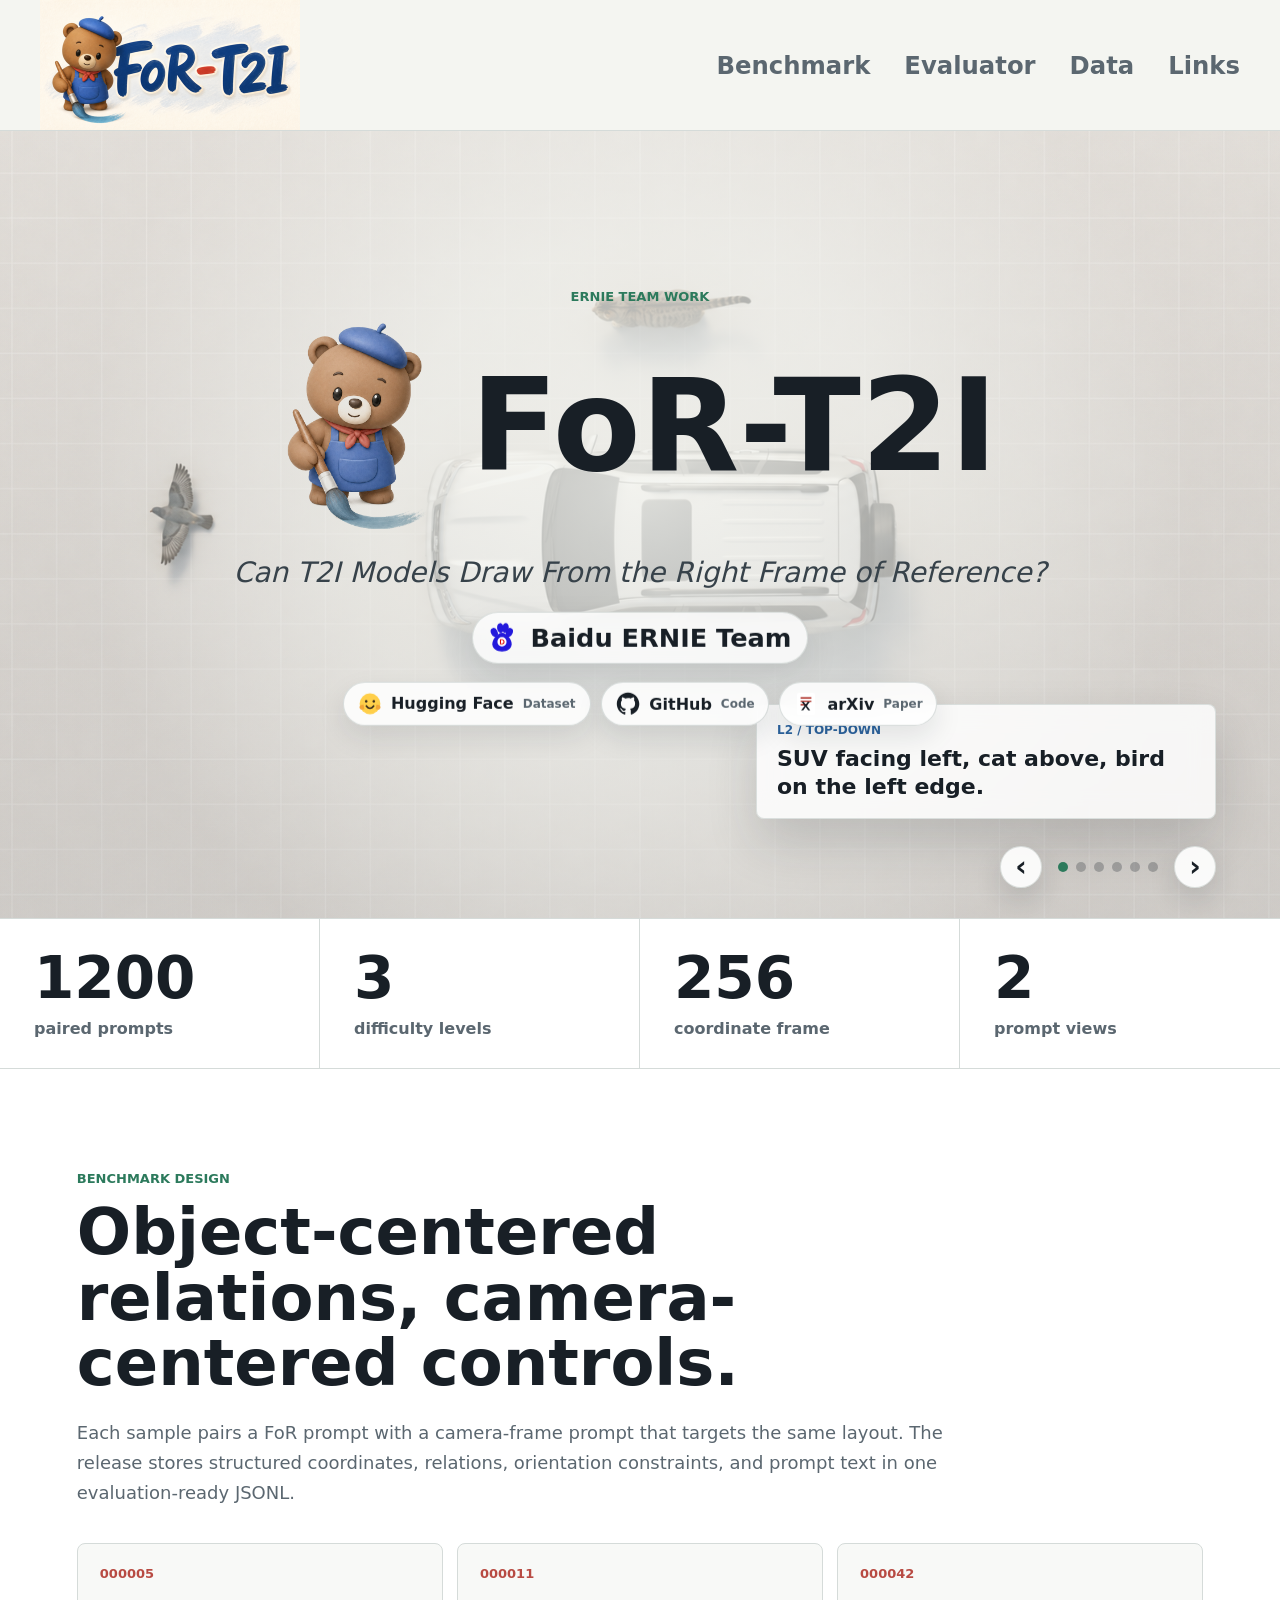
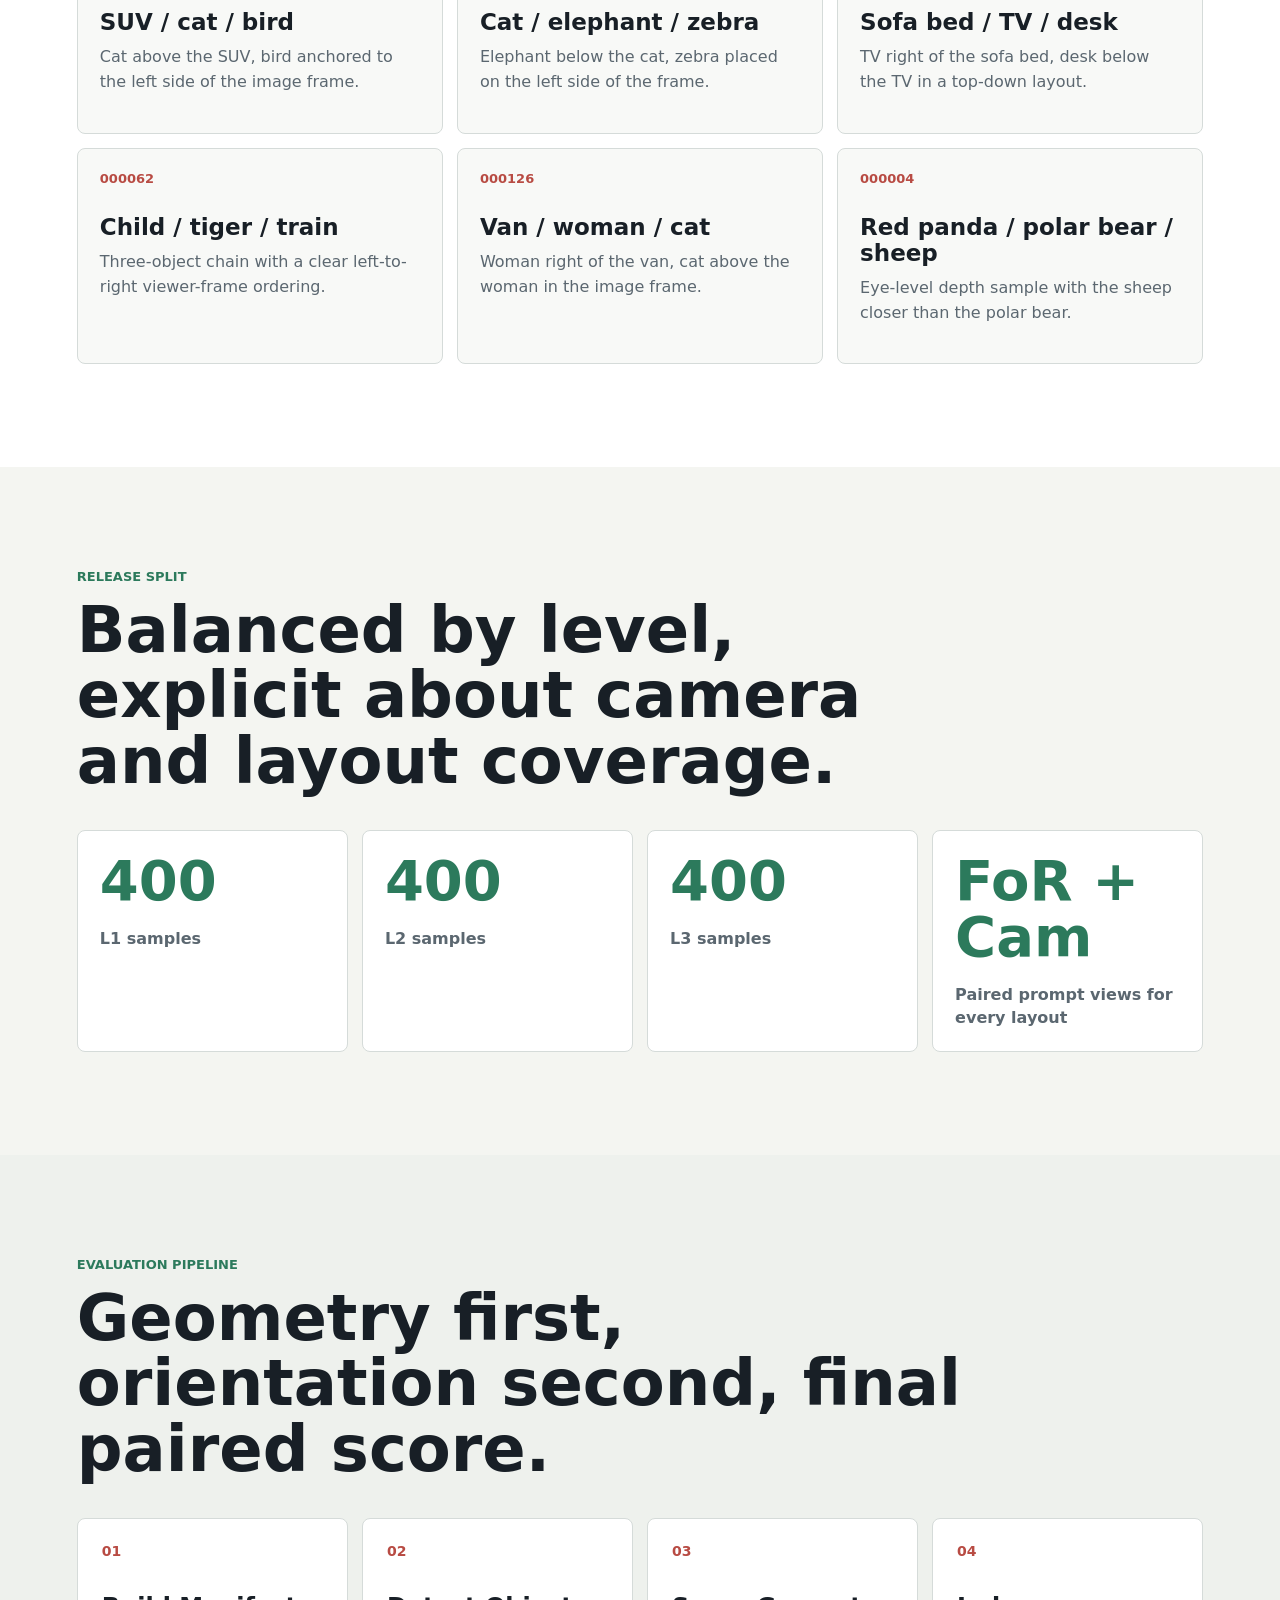
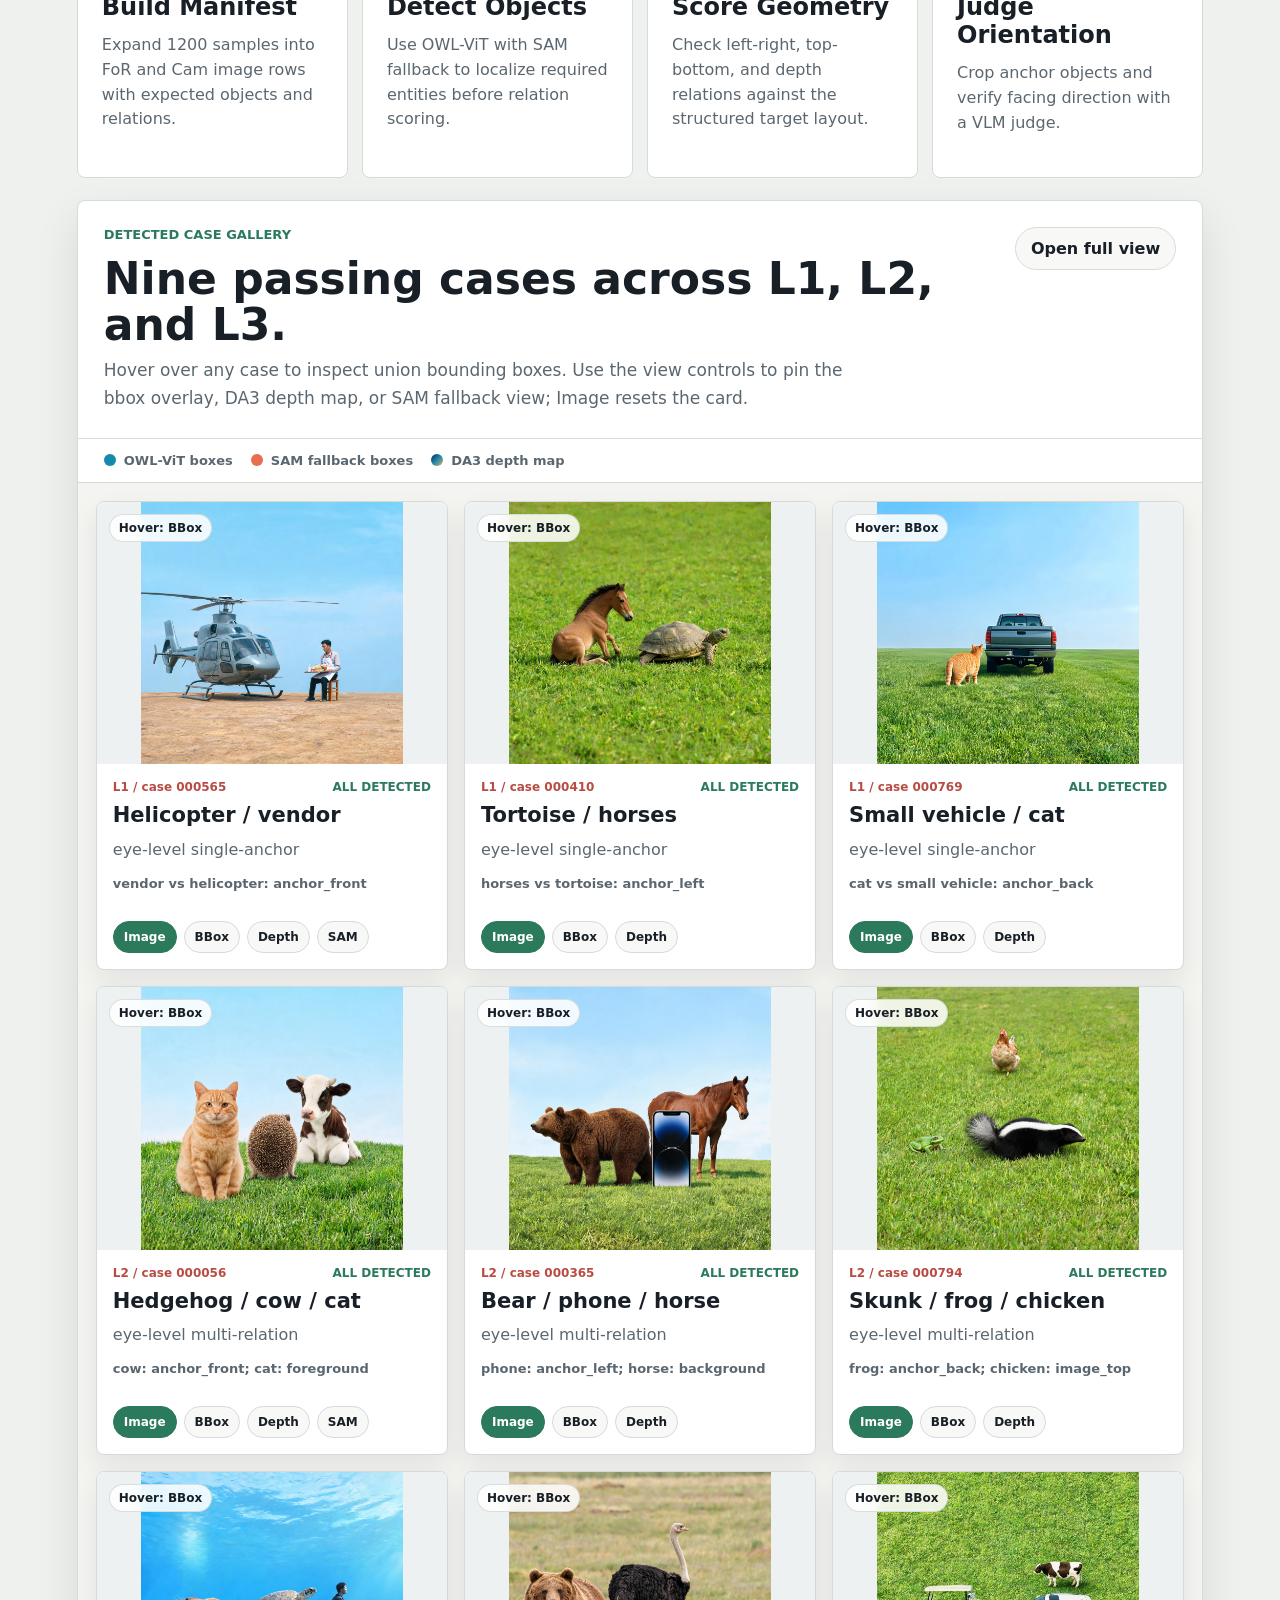
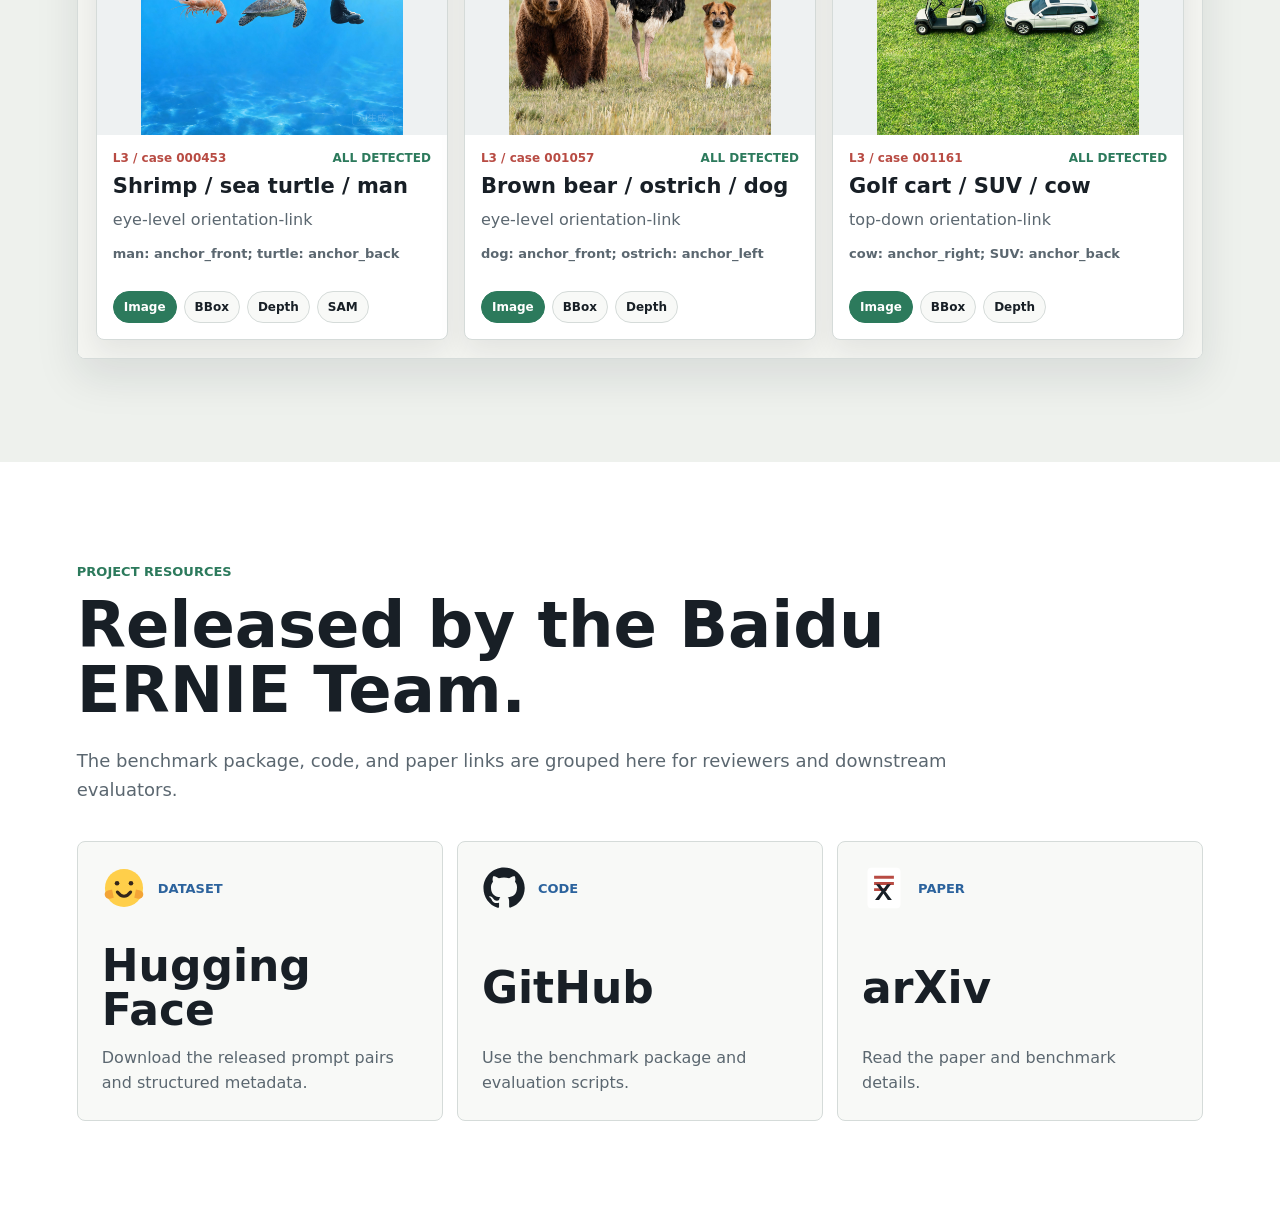
==== index.html @ ccdc4a7a "Deploy FoR-T2I project page" ====
<!doctype html>
<html lang="en">
  <head>
    <meta charset="utf-8">
    <meta name="viewport" content="width=device-width, initial-scale=1">
    <title>FoR-T2I</title>
    <link rel="stylesheet" href="styles.css">
  </head>
  <body>
    <header class="topbar">
      <a class="brand" href="#top" aria-label="FoR-T2I home">
        <img src="assets/for-t2i-title-art-bear-comic.png" alt="FoR-T2I">
      </a>
      <nav aria-label="Project sections">
        <a href="#benchmark">Benchmark</a>
        <a href="#evaluator">Evaluator</a>
        <a href="#data">Data</a>
        <a href="#resources">Links</a>
      </nav>
    </header>

    <main id="top">
      <section class="hero" aria-label="FoR-T2I overview">
        <div class="carousel" aria-label="Generated FoR-T2I prompt examples">
          <div class="slide is-active">
            <img src="assets/carousel/suv-cat-bird.png" alt="Generated top-down FoR-T2I example with SUV, cat, and bird">
            <div class="slide-caption">
              <span>L2 / top-down</span>
              <strong>SUV facing left, cat above, bird on the left edge.</strong>
            </div>
          </div>
          <div class="slide">
            <img src="assets/carousel/cat-elephant-zebra.png" alt="Generated top-down FoR-T2I example with cat, elephant, and zebra">
            <div class="slide-caption">
              <span>L2 / top-down</span>
              <strong>Cat facing image-top, elephant below, zebra on the left.</strong>
            </div>
          </div>
          <div class="slide">
            <img src="assets/carousel/sofa-tv-desk.png" alt="Generated top-down FoR-T2I example with sofa bed, TV, and desk">
            <div class="slide-caption">
              <span>L3 / top-down</span>
              <strong>TV to the right of the sofa bed, desk below the TV.</strong>
            </div>
          </div>
          <div class="slide">
            <img src="assets/carousel/child-tiger-train.png" alt="Generated top-down FoR-T2I example with child, tiger, and train">
            <div class="slide-caption">
              <span>L3 / top-down</span>
              <strong>Child, tiger, and train ordered left to right.</strong>
            </div>
          </div>
          <div class="slide">
            <img src="assets/carousel/van-woman-cat.png" alt="Generated top-down FoR-T2I example with van, woman, and cat">
            <div class="slide-caption">
              <span>L3 / top-down</span>
              <strong>Woman right of van, cat above the woman.</strong>
            </div>
          </div>
          <div class="slide">
            <img src="assets/carousel/red-panda-polar-bear-sheep.png" alt="Generated eye-level FoR-T2I example with red panda, polar bear, and sheep">
            <div class="slide-caption">
              <span>L3 / eye-level</span>
              <strong>Polar bear right of red panda, sheep closer to the viewer.</strong>
            </div>
          </div>
        </div>
        <div class="hero-copy">
          <p class="eyebrow">ERNIE Team work</p>
          <h1>
            <img class="title-icon" src="assets/bear-painter-icon.png" alt="Bear painter icon">
            <span>FoR-T2I</span>
          </h1>
          <p class="hero-subtitle">
            Can T2I Models Draw From the Right Frame of Reference?
          </p>
          <div class="team-badge" aria-label="Project team">
            <img src="assets/icons/baidu-paw.svg" alt="Baidu icon">
            <span>Baidu ERNIE Team</span>
          </div>
          <div class="hero-links" aria-label="Project resource links">
            <a class="resource-pill" href="https://huggingface.co/datasets/ernie-research/FoR-T2I">
              <img class="resource-icon" src="assets/icons/huggingface.svg" alt="">
              <span>Hugging Face</span>
              <small>Dataset</small>
            </a>
            <a class="resource-pill" href="https://github.com/ernie-research/FoR-T2I">
              <img class="resource-icon" src="assets/icons/github.svg" alt="">
              <span>GitHub</span>
              <small>Code</small>
            </a>
            <a class="resource-pill" href="https://arxiv.org/abs/2608.03357">
              <img class="resource-icon" src="assets/icons/arxiv.svg" alt="">
              <span>arXiv</span>
              <small>Paper</small>
            </a>
          </div>
        </div>
        <div class="carousel-controls" aria-label="Carousel controls">
          <button type="button" class="carousel-prev" aria-label="Previous example">&#8249;</button>
          <div class="carousel-dots" aria-label="Choose example"></div>
          <button type="button" class="carousel-next" aria-label="Next example">&#8250;</button>
        </div>
      </section>

      <section class="metrics" aria-label="Benchmark metrics">
        <div>
          <strong>1200</strong>
          <span>paired prompts</span>
        </div>
        <div>
          <strong>3</strong>
          <span>difficulty levels</span>
        </div>
        <div>
          <strong>256</strong>
          <span>coordinate frame</span>
        </div>
        <div>
          <strong>2</strong>
          <span>prompt views</span>
        </div>
      </section>

      <section id="benchmark" class="section prompt-section">
        <div class="section-head">
          <p class="eyebrow">Benchmark design</p>
          <h2>Object-centered relations, camera-centered controls.</h2>
          <p>
            Each sample pairs a FoR prompt with a camera-frame prompt that targets the same layout. The release stores structured coordinates, relations, orientation constraints, and prompt text in one evaluation-ready JSONL.
          </p>
        </div>
        <div class="prompt-grid" aria-label="Generated sample prompts">
          <article>
            <span>000005</span>
            <h3>SUV / cat / bird</h3>
            <p>Cat above the SUV, bird anchored to the left side of the image frame.</p>
          </article>
          <article>
            <span>000011</span>
            <h3>Cat / elephant / zebra</h3>
            <p>Elephant below the cat, zebra placed on the left side of the frame.</p>
          </article>
          <article>
            <span>000042</span>
            <h3>Sofa bed / TV / desk</h3>
            <p>TV right of the sofa bed, desk below the TV in a top-down layout.</p>
          </article>
          <article>
            <span>000062</span>
            <h3>Child / tiger / train</h3>
            <p>Three-object chain with a clear left-to-right viewer-frame ordering.</p>
          </article>
          <article>
            <span>000126</span>
            <h3>Van / woman / cat</h3>
            <p>Woman right of the van, cat above the woman in the image frame.</p>
          </article>
          <article>
            <span>000004</span>
            <h3>Red panda / polar bear / sheep</h3>
            <p>Eye-level depth sample with the sheep closer than the polar bear.</p>
          </article>
        </div>
      </section>

      <section id="data" class="section">
        <div class="section-head">
          <p class="eyebrow">Release split</p>
          <h2>Balanced by level, explicit about camera and layout coverage.</h2>
        </div>
        <div class="data-grid" aria-label="Release split summary">
          <article>
            <strong>400</strong>
            <span>L1 samples</span>
          </article>
          <article>
            <strong>400</strong>
            <span>L2 samples</span>
          </article>
          <article>
            <strong>400</strong>
            <span>L3 samples</span>
          </article>
          <article>
            <strong>FoR + Cam</strong>
            <span>Paired prompt views for every layout</span>
          </article>
        </div>
      </section>

      <section id="evaluator" class="section evaluator">
        <div class="section-head">
          <p class="eyebrow">Evaluation pipeline</p>
          <h2>Geometry first, orientation second, final paired score.</h2>
        </div>
        <div class="flow" aria-label="Evaluation pipeline">
          <article>
            <span>01</span>
            <h3>Build Manifest</h3>
            <p>Expand 1200 samples into FoR and Cam image rows with expected objects and relations.</p>
          </article>
          <article>
            <span>02</span>
            <h3>Detect Objects</h3>
            <p>Use OWL-ViT with SAM fallback to localize required entities before relation scoring.</p>
          </article>
          <article>
            <span>03</span>
            <h3>Score Geometry</h3>
            <p>Check left-right, top-bottom, and depth relations against the structured target layout.</p>
          </article>
          <article>
            <span>04</span>
            <h3>Judge Orientation</h3>
            <p>Crop anchor objects and verify facing direction with a VLM judge.</p>
          </article>
        </div>
        <div class="case-visualization">
          <div class="case-visualization-head">
            <div>
              <p class="eyebrow">Detected case gallery</p>
              <h3>Nine passing cases across L1, L2, and L3.</h3>
              <p>
                Hover over any case to inspect union bounding boxes. Use the view controls to pin the bbox overlay, DA3 depth map, or SAM fallback view; Image resets the card.
              </p>
            </div>
            <a href="eval-cases/index.html" target="_blank" rel="noreferrer">Open full view</a>
          </div>
          <div class="case-legend" aria-label="Detection legend">
            <span><b class="legend-owl"></b> OWL-ViT boxes</span>
            <span><b class="legend-sam"></b> SAM fallback boxes</span>
            <span><b class="legend-depth"></b> DA3 depth map</span>
          </div>
          <div class="case-grid" id="caseGallery" aria-label="Interactive eval case gallery"></div>
        </div>
      </section>

      <section id="resources" class="section resources">
        <div class="section-head">
          <p class="eyebrow">Project resources</p>
          <h2>Released by the Baidu ERNIE Team.</h2>
          <p>
            The benchmark package, code, and paper links are grouped here for reviewers and downstream evaluators.
          </p>
        </div>
        <div class="resource-grid" aria-label="FoR-T2I external resources">
          <a class="resource-card" href="https://huggingface.co/datasets/ernie-research/FoR-T2I">
            <div class="resource-card-head">
              <img class="resource-icon" src="assets/icons/huggingface.svg" alt="">
              <span>Dataset</span>
            </div>
            <strong>Hugging Face</strong>
            <p>Download the released prompt pairs and structured metadata.</p>
          </a>
          <a class="resource-card" href="https://github.com/ernie-research/FoR-T2I">
            <div class="resource-card-head">
              <img class="resource-icon" src="assets/icons/github.svg" alt="">
              <span>Code</span>
            </div>
            <strong>GitHub</strong>
            <p>Use the benchmark package and evaluation scripts.</p>
          </a>
          <a class="resource-card" href="https://arxiv.org/abs/2608.03357">
            <div class="resource-card-head">
              <img class="resource-icon" src="assets/icons/arxiv.svg" alt="">
              <span>Paper</span>
            </div>
            <strong>arXiv</strong>
            <p>Read the paper and benchmark details.</p>
          </a>
        </div>
      </section>
    </main>
    <script>
      const slides = Array.from(document.querySelectorAll(".slide"));
      const dotsContainer = document.querySelector(".carousel-dots");
      const prevButton = document.querySelector(".carousel-prev");
      const nextButton = document.querySelector(".carousel-next");
      let activeSlide = 0;
      let timer;

      const dots = slides.map((_, index) => {
        const dot = document.createElement("button");
        dot.type = "button";
        dot.setAttribute("aria-label", `Show example ${index + 1}`);
        dot.addEventListener("click", () => showSlide(index, true));
        dotsContainer.appendChild(dot);
        return dot;
      });

      function showSlide(index, userAction = false) {
        activeSlide = (index + slides.length) % slides.length;
        slides.forEach((slide, slideIndex) => {
          slide.classList.toggle("is-active", slideIndex === activeSlide);
        });
        dots.forEach((dot, dotIndex) => {
          dot.classList.toggle("is-active", dotIndex === activeSlide);
        });
        if (userAction) {
          restartTimer();
        }
      }

      function restartTimer() {
        window.clearInterval(timer);
        timer = window.setInterval(() => showSlide(activeSlide + 1), 5200);
      }

      prevButton.addEventListener("click", () => showSlide(activeSlide - 1, true));
      nextButton.addEventListener("click", () => showSlide(activeSlide + 1, true));
      showSlide(0);
      restartTimer();

      const evalCases = [
        {
          level: "L1",
          caseId: "000565",
          title: "Helicopter / vendor",
          folder: "eval-cases/L1/case_000565",
          layout: "eye-level single-anchor",
          relation: "vendor vs helicopter: anchor_front",
          hasSam: true
        },
        {
          level: "L1",
          caseId: "000410",
          title: "Tortoise / horses",
          folder: "eval-cases/L1/case_000410",
          layout: "eye-level single-anchor",
          relation: "horses vs tortoise: anchor_left",
          hasSam: false
        },
        {
          level: "L1",
          caseId: "000769",
          title: "Small vehicle / cat",
          folder: "eval-cases/L1/case_000769",
          layout: "eye-level single-anchor",
          relation: "cat vs small vehicle: anchor_back",
          hasSam: false
        },
        {
          level: "L2",
          caseId: "000056",
          title: "Hedgehog / cow / cat",
          folder: "eval-cases/L2/case_000056",
          layout: "eye-level multi-relation",
          relation: "cow: anchor_front; cat: foreground",
          hasSam: true
        },
        {
          level: "L2",
          caseId: "000365",
          title: "Bear / phone / horse",
          folder: "eval-cases/L2/case_000365",
          layout: "eye-level multi-relation",
          relation: "phone: anchor_left; horse: background",
          hasSam: false
        },
        {
          level: "L2",
          caseId: "000794",
          title: "Skunk / frog / chicken",
          folder: "eval-cases/L2/case_000794",
          layout: "eye-level multi-relation",
          relation: "frog: anchor_back; chicken: image_top",
          hasSam: false
        },
        {
          level: "L3",
          caseId: "000453",
          title: "Shrimp / sea turtle / man",
          folder: "eval-cases/L3/case_000453",
          layout: "eye-level orientation-link",
          relation: "man: anchor_front; turtle: anchor_back",
          hasSam: true
        },
        {
          level: "L3",
          caseId: "001057",
          title: "Brown bear / ostrich / dog",
          folder: "eval-cases/L3/case_001057",
          layout: "eye-level orientation-link",
          relation: "dog: anchor_front; ostrich: anchor_left",
          hasSam: false
        },
        {
          level: "L3",
          caseId: "001161",
          title: "Golf cart / SUV / cow",
          folder: "eval-cases/L3/case_001161",
          layout: "top-down orientation-link",
          relation: "cow: anchor_right; SUV: anchor_back",
          hasSam: false
        }
      ];

      const caseGallery = document.querySelector("#caseGallery");
      const viewLabels = {
        image: "Image",
        bbox: "BBox",
        depth: "Depth",
        sam: "SAM"
      };

      function renderEvalCase(item) {
        const card = document.createElement("article");
        card.className = "eval-case-card";
        card.dataset.view = "image";

        const views = ["image", "bbox", "depth"];
        if (item.hasSam) {
          views.push("sam");
        }

        card.innerHTML = `
          <div class="case-media">
            <img class="case-layer" data-view="image" src="${item.folder}/image.png" alt="${item.title} generated image" loading="lazy">
            <img class="case-layer" data-view="bbox" src="${item.folder}/bbox.jpg" alt="${item.title} bbox overlay" loading="lazy">
            <img class="case-layer" data-view="depth" src="${item.folder}/depth.png" alt="${item.title} DA3 depth map" loading="lazy">
            ${item.hasSam ? `<img class="case-layer" data-view="sam" src="${item.folder}/sam.jpg" alt="${item.title} SAM fallback detections" loading="lazy">` : ""}
            <span class="case-hover-badge">Hover: BBox</span>
          </div>
          <div class="case-body">
            <div class="case-kicker">
              <span class="case-level">${item.level} / case ${item.caseId}</span>
              <span class="case-status">ALL DETECTED</span>
            </div>
            <h4>${item.title}</h4>
            <p>${item.layout}</p>
            <p class="case-relation">${item.relation}</p>
          </div>
          <div class="case-controls">
            ${views.map((view) => `<button type="button" data-view="${view}" class="${view === "image" ? "is-active" : ""}">${viewLabels[view]}</button>`).join("")}
          </div>
        `;

        card.querySelectorAll(".case-controls button").forEach((button) => {
          button.addEventListener("click", () => {
            const view = button.dataset.view;
            card.dataset.view = view;
            card.classList.toggle("is-locked", view !== "image");
            card.querySelectorAll(".case-controls button").forEach((target) => {
              target.classList.toggle("is-active", target.dataset.view === view);
            });
          });
        });

        return card;
      }

      if (caseGallery) {
        evalCases.forEach((item) => caseGallery.appendChild(renderEvalCase(item)));
      }
    </script>
  </body>
</html>
---- styles.css ----
:root {
  color-scheme: light;
  --ink: #181f26;
  --muted: #5b6770;
  --paper: #f4f5f1;
  --white: #ffffff;
  --line: #d5dbd9;
  --green: #2c7a5c;
  --blue: #2c639d;
  --gold: #b7832c;
  --red: #b84b43;
  --shadow: 0 24px 50px rgba(24, 31, 38, 0.16);
}

* {
  box-sizing: border-box;
}

html {
  scroll-behavior: smooth;
}

body {
  margin: 0;
  background: var(--paper);
  color: var(--ink);
  font-family: Inter, ui-sans-serif, system-ui, -apple-system, BlinkMacSystemFont, "Segoe UI", sans-serif;
  letter-spacing: 0;
}

img {
  display: block;
  max-width: 100%;
}

.topbar {
  position: sticky;
  top: 0;
  z-index: 10;
  display: flex;
  align-items: center;
  justify-content: space-between;
  min-height: 112px;
  padding: 0 40px;
  background: rgba(244, 245, 241, 0.94);
  border-bottom: 1px solid var(--line);
  backdrop-filter: blur(10px);
}

.brand {
  display: flex;
  align-items: center;
  flex: 0 0 auto;
  width: clamp(180px, 22vw, 260px);
  aspect-ratio: 2 / 1;
  text-decoration: none;
}

.brand img {
  width: 100%;
  height: 100%;
  object-fit: contain;
}

nav {
  display: flex;
  gap: 34px;
}

nav a {
  color: var(--muted);
  font-size: clamp(18px, 1.9vw, 28px);
  font-weight: 700;
  text-decoration: none;
}

nav a:hover {
  color: var(--green);
}

.hero {
  position: relative;
  min-height: calc(100vh - 112px);
  overflow: hidden;
  border-bottom: 1px solid var(--line);
  background: #dfe5e2;
}

.carousel {
  position: absolute;
  inset: 0;
}

.slide {
  position: absolute;
  inset: 0;
  opacity: 0;
  transition: opacity 720ms ease;
}

.slide::after {
  position: absolute;
  inset: 0;
  content: "";
  background:
    radial-gradient(circle at 50% 45%, rgba(244, 245, 241, 0.86) 0%, rgba(244, 245, 241, 0.68) 32%, rgba(244, 245, 241, 0.1) 72%),
    linear-gradient(180deg, rgba(244, 245, 241, 0.1) 0%, rgba(24, 31, 38, 0.1) 100%);
}

.slide.is-active {
  opacity: 1;
}

.slide img {
  width: 100%;
  height: 100%;
  min-height: calc(100vh - 112px);
  object-fit: cover;
  object-position: center;
}

.hero-copy {
  position: absolute;
  z-index: 2;
  left: 50%;
  top: 50%;
  width: min(960px, calc(100vw - 48px));
  max-width: min(960px, calc(100vw - 48px));
  color: var(--ink);
  text-align: center;
  transform: translate(-50%, -54%);
}

.eyebrow {
  margin: 0 0 14px;
  color: var(--green);
  font-size: 13px;
  font-weight: 800;
  letter-spacing: 0;
  text-transform: uppercase;
}

h1,
h2,
h3,
p {
  margin-top: 0;
}

h1 {
  display: inline-flex;
  align-items: center;
  justify-content: center;
  gap: clamp(18px, 2.8vw, 38px);
  margin-bottom: 18px;
  font-size: clamp(64px, 10vw, 144px);
  line-height: 0.88;
  letter-spacing: 0;
  white-space: nowrap;
}

.title-icon {
  width: auto;
  height: clamp(118px, 17vw, 236px);
  flex: 0 0 auto;
  object-fit: contain;
}

.hero-subtitle {
  max-width: none;
  margin-bottom: 0;
  color: #37424a;
  font-size: clamp(20px, 2.2vw, 30px);
  font-style: italic;
  font-weight: 500;
  line-height: 1.45;
}

.team-badge {
  display: inline-flex;
  align-items: center;
  gap: 12px;
  min-height: 52px;
  margin-top: 18px;
  padding: 8px 16px 8px 12px;
  color: var(--ink);
  background: rgba(255, 255, 255, 0.82);
  border: 1px solid rgba(213, 219, 217, 0.9);
  border-radius: 999px;
  box-shadow: 0 14px 34px rgba(24, 31, 38, 0.1);
  backdrop-filter: blur(10px);
}

.team-badge img {
  width: 34px;
  height: 34px;
  flex: 0 0 auto;
}

.team-badge span {
  font-size: clamp(18px, 2vw, 26px);
  font-weight: 900;
}

.hero-links {
  justify-content: center;
  display: flex;
  flex-wrap: wrap;
  gap: 10px;
  margin-top: 18px;
}

.resource-pill {
  display: inline-flex;
  align-items: center;
  gap: 9px;
  min-height: 44px;
  padding: 8px 14px;
  color: var(--ink);
  text-decoration: none;
  background: rgba(255, 255, 255, 0.86);
  border: 1px solid rgba(213, 219, 217, 0.92);
  border-radius: 999px;
  box-shadow: 0 12px 28px rgba(24, 31, 38, 0.1);
  backdrop-filter: blur(10px);
}

.resource-pill .resource-icon {
  width: 24px;
  height: 24px;
  flex: 0 0 auto;
}

.resource-pill span {
  font-weight: 900;
}

.resource-pill small {
  color: var(--muted);
  font-size: 12px;
  font-weight: 800;
}

.resource-pill:not(.is-pending):hover,
.resource-card:not(.is-pending):hover {
  border-color: var(--green);
}

.is-pending {
  cursor: not-allowed;
}

.slide-caption {
  position: absolute;
  right: clamp(22px, 5vw, 72px);
  bottom: clamp(88px, 11vh, 132px);
  z-index: 2;
  max-width: min(460px, calc(100vw - 44px));
  padding: 18px 20px;
  color: var(--ink);
  background: rgba(255, 255, 255, 0.82);
  border: 1px solid rgba(213, 219, 217, 0.85);
  border-radius: 8px;
  box-shadow: var(--shadow);
  backdrop-filter: blur(12px);
}

.slide-caption span {
  display: block;
  margin-bottom: 8px;
  color: var(--blue);
  font-size: 12px;
  font-weight: 900;
  letter-spacing: 0;
  text-transform: uppercase;
}

.slide-caption strong {
  display: block;
  font-size: clamp(17px, 2vw, 22px);
  line-height: 1.24;
}

.carousel-controls {
  position: absolute;
  right: clamp(22px, 5vw, 72px);
  bottom: 30px;
  z-index: 3;
  display: flex;
  align-items: center;
  gap: 12px;
}

.carousel-controls button {
  display: grid;
  width: 42px;
  height: 42px;
  place-items: center;
  color: var(--ink);
  font: inherit;
  font-size: 28px;
  font-weight: 700;
  line-height: 1;
  background: rgba(255, 255, 255, 0.9);
  border: 1px solid rgba(213, 219, 217, 0.9);
  border-radius: 50%;
  box-shadow: 0 12px 28px rgba(24, 31, 38, 0.14);
  cursor: pointer;
}

.carousel-controls button:hover {
  border-color: var(--green);
}

.carousel-dots {
  display: flex;
  gap: 8px;
  padding: 0 4px;
}

.carousel-dots button {
  width: 10px;
  height: 10px;
  padding: 0;
  background: rgba(24, 31, 38, 0.26);
  border: 0;
  box-shadow: none;
}

.carousel-dots button.is-active {
  background: var(--green);
}

.metrics {
  display: grid;
  grid-template-columns: repeat(4, 1fr);
  border-bottom: 1px solid var(--line);
  background: var(--white);
}

.metrics div {
  min-height: 136px;
  padding: 30px 34px;
  border-right: 1px solid var(--line);
}

.metrics div:last-child {
  border-right: 0;
}

.metrics strong {
  display: block;
  color: var(--ink);
  font-size: clamp(34px, 5vw, 58px);
  line-height: 1;
}

.metrics span {
  display: block;
  margin-top: 12px;
  color: var(--muted);
  font-weight: 700;
}

.section {
  padding: clamp(54px, 8vw, 104px) clamp(24px, 6vw, 86px);
}

h2 {
  margin-bottom: 22px;
  font-size: clamp(34px, 5vw, 66px);
  line-height: 1.02;
  letter-spacing: 0;
}

.section-head p:not(.eyebrow) {
  color: var(--muted);
  font-size: 18px;
  line-height: 1.65;
}

.prompt-section {
  background: var(--white);
}

.prompt-grid {
  display: grid;
  grid-template-columns: repeat(3, minmax(0, 1fr));
  gap: 14px;
}

.prompt-grid article,
.data-grid article {
  min-height: 190px;
  padding: 22px;
  background: #f8f9f7;
  border: 1px solid var(--line);
  border-radius: 8px;
}

.prompt-grid span {
  display: block;
  margin-bottom: 28px;
  color: var(--red);
  font-size: 13px;
  font-weight: 900;
}

.prompt-grid h3 {
  margin-bottom: 10px;
  font-size: 23px;
}

.prompt-grid p {
  color: var(--muted);
  line-height: 1.55;
}

.section-head {
  max-width: 900px;
  margin-bottom: 36px;
}

.data-grid {
  display: grid;
  grid-template-columns: repeat(4, minmax(0, 1fr));
  gap: 14px;
}

.data-grid article {
  min-height: 176px;
  background: var(--white);
}

.data-grid strong {
  display: block;
  margin-bottom: 18px;
  color: var(--green);
  font-size: clamp(34px, 5vw, 56px);
  line-height: 1;
}

.data-grid span {
  display: block;
  color: var(--muted);
  font-weight: 800;
  line-height: 1.45;
}

.evaluator {
  background: #eef1ed;
}

.resources {
  background: var(--white);
}

.resource-grid {
  display: grid;
  grid-template-columns: repeat(3, minmax(0, 1fr));
  gap: 14px;
}

.resource-card {
  display: flex;
  min-height: 220px;
  flex-direction: column;
  justify-content: space-between;
  padding: 24px;
  color: var(--ink);
  text-decoration: none;
  background: #f8f9f7;
  border: 1px solid var(--line);
  border-radius: 8px;
}

.resource-card span {
  color: var(--blue);
  font-size: 13px;
  font-weight: 900;
  text-transform: uppercase;
}

.resource-card-head {
  display: flex;
  align-items: center;
  gap: 12px;
}

.resource-card .resource-icon {
  width: 44px;
  height: 44px;
  flex: 0 0 auto;
}

.resource-card strong {
  display: block;
  margin: 34px 0 14px;
  font-size: clamp(28px, 4vw, 44px);
  line-height: 1;
}

.resource-card p {
  margin-bottom: 0;
  color: var(--muted);
  line-height: 1.55;
}

.flow {
  display: grid;
  grid-template-columns: repeat(4, 1fr);
  gap: 14px;
}

.flow article {
  min-height: 260px;
  padding: 24px;
  background: var(--white);
  border: 1px solid var(--line);
  border-radius: 8px;
}

.flow span {
  display: block;
  margin-bottom: 34px;
  color: var(--red);
  font-size: 14px;
  font-weight: 900;
}

.flow h3 {
  margin-bottom: 12px;
  font-size: 24px;
}

.flow p {
  color: var(--muted);
  line-height: 1.55;
}

.case-visualization {
  margin-top: 22px;
  overflow: hidden;
  background: var(--white);
  border: 1px solid var(--line);
  border-radius: 8px;
  box-shadow: 0 18px 44px rgba(24, 31, 38, 0.1);
}

.case-visualization-head {
  display: flex;
  align-items: flex-start;
  justify-content: space-between;
  gap: 24px;
  padding: 26px;
  border-bottom: 1px solid var(--line);
}

.case-visualization-head h3 {
  margin-bottom: 10px;
  font-size: clamp(28px, 4vw, 44px);
  line-height: 1.04;
}

.case-visualization-head p:not(.eyebrow) {
  max-width: 760px;
  margin-bottom: 0;
  color: var(--muted);
  font-size: 17px;
  line-height: 1.6;
}

.case-visualization-head a {
  flex: 0 0 auto;
  padding: 11px 15px;
  color: var(--ink);
  font-weight: 900;
  text-decoration: none;
  background: #f8f9f7;
  border: 1px solid var(--line);
  border-radius: 999px;
}

.case-visualization-head a:hover {
  border-color: var(--green);
}

.case-legend {
  display: flex;
  flex-wrap: wrap;
  gap: 10px 18px;
  padding: 14px 26px;
  color: var(--muted);
  font-size: 13px;
  font-weight: 800;
  border-bottom: 1px solid var(--line);
}

.case-legend span {
  display: inline-flex;
  align-items: center;
  gap: 8px;
}

.case-legend b {
  display: inline-block;
  width: 12px;
  height: 12px;
  border-radius: 50%;
}

.legend-owl {
  background: #168aad;
}

.legend-sam {
  background: #e76f51;
}

.legend-depth {
  background: linear-gradient(135deg, #1a1749, #168aad 48%, #f4a261);
}

.case-grid {
  display: grid;
  grid-template-columns: repeat(3, minmax(0, 1fr));
  gap: 16px;
  padding: 18px;
  background: #f4f5f1;
}

.eval-case-card {
  overflow: hidden;
  background: var(--white);
  border: 1px solid var(--line);
  border-radius: 8px;
  box-shadow: 0 12px 28px rgba(24, 31, 38, 0.08);
  transition: transform 180ms ease, box-shadow 180ms ease, border-color 180ms ease;
}

.eval-case-card:hover {
  border-color: rgba(44, 122, 92, 0.55);
  box-shadow: 0 20px 44px rgba(24, 31, 38, 0.14);
  transform: translateY(-2px);
}

.case-media {
  position: relative;
  aspect-ratio: 4 / 3;
  overflow: hidden;
  background: #eef1f2;
}

.case-layer {
  position: absolute;
  inset: 0;
  width: 100%;
  height: 100%;
  object-fit: contain;
  opacity: 0;
  transition: opacity 160ms ease;
}

.case-layer[data-view="image"],
.eval-case-card:hover .case-layer[data-view="bbox"] {
  opacity: 1;
}

.eval-case-card:hover .case-layer[data-view="image"] {
  opacity: 0;
}

.eval-case-card.is-locked .case-layer {
  opacity: 0;
}

.eval-case-card.is-locked[data-view="image"] .case-layer[data-view="image"],
.eval-case-card.is-locked[data-view="bbox"] .case-layer[data-view="bbox"],
.eval-case-card.is-locked[data-view="depth"] .case-layer[data-view="depth"],
.eval-case-card.is-locked[data-view="sam"] .case-layer[data-view="sam"] {
  opacity: 1;
}

.case-hover-badge {
  position: absolute;
  left: 12px;
  top: 12px;
  z-index: 2;
  padding: 6px 9px;
  color: var(--ink);
  font-size: 12px;
  font-weight: 900;
  background: rgba(255, 255, 255, 0.86);
  border: 1px solid rgba(213, 219, 217, 0.9);
  border-radius: 999px;
  backdrop-filter: blur(8px);
}

.eval-case-card:hover .case-hover-badge {
  color: var(--white);
  background: rgba(22, 138, 173, 0.92);
  border-color: rgba(22, 138, 173, 0.92);
}

.eval-case-card.is-locked .case-hover-badge {
  display: none;
}

.case-body {
  padding: 16px;
}

.case-kicker {
  display: flex;
  align-items: center;
  justify-content: space-between;
  gap: 10px;
  margin-bottom: 10px;
}

.case-level {
  color: var(--red);
  font-size: 12px;
  font-weight: 900;
}

.case-status {
  color: var(--green);
  font-size: 12px;
  font-weight: 900;
}

.case-body h4 {
  margin: 0 0 10px;
  font-size: 21px;
  line-height: 1.1;
}

.case-body p {
  margin-bottom: 12px;
  color: var(--muted);
  line-height: 1.5;
}

.case-relation {
  color: var(--ink);
  font-size: 13px;
  font-weight: 800;
}

.case-controls {
  display: flex;
  flex-wrap: wrap;
  gap: 7px;
  padding: 0 16px 16px;
}

.case-controls button {
  min-height: 32px;
  padding: 7px 10px;
  color: var(--ink);
  font: inherit;
  font-size: 12px;
  font-weight: 900;
  background: #f8f9f7;
  border: 1px solid var(--line);
  border-radius: 999px;
  cursor: pointer;
}

.case-controls button:hover,
.case-controls button.is-active {
  color: var(--white);
  background: var(--green);
  border-color: var(--green);
}

@media (max-width: 900px) {
  .topbar {
    padding: 0 18px;
  }

  nav {
    gap: 14px;
  }

  .metrics {
    grid-template-columns: repeat(2, 1fr);
  }

  .metrics div:nth-child(2) {
    border-right: 0;
  }

  .metrics div:nth-child(-n + 2) {
    border-bottom: 1px solid var(--line);
  }

  .prompt-grid,
  .resource-grid,
  .data-grid,
  .case-grid,
  .flow {
    grid-template-columns: 1fr;
  }

  .slide::after {
    background:
      radial-gradient(circle at 50% 42%, rgba(244, 245, 241, 0.9) 0%, rgba(244, 245, 241, 0.7) 44%, rgba(244, 245, 241, 0.18) 100%);
  }

  .slide-caption {
    left: 18px;
    right: 18px;
    bottom: 92px;
  }

  .carousel-controls {
    left: 18px;
    right: auto;
  }

  .case-visualization-head {
    display: block;
  }

  .case-visualization-head a {
    display: inline-block;
    margin-top: 18px;
  }
}

@media (max-width: 560px) {
  .topbar {
    align-items: flex-start;
    flex-direction: column;
    gap: 8px;
    height: auto;
    padding: 14px 16px;
  }

  nav {
    width: 100%;
    justify-content: space-between;
    gap: 10px;
  }

  .hero {
    min-height: 680px;
  }

  .slide img {
    min-height: 680px;
  }

  h1 {
    gap: 12px;
    font-size: 52px;
  }

  .title-icon {
    height: 88px;
  }

  .hero-subtitle {
    font-size: 18px;
  }

  .team-badge {
    min-height: 44px;
    margin-top: 14px;
  }

  .team-badge img {
    width: 28px;
    height: 28px;
  }

  .team-badge span {
    font-size: 17px;
  }

  .metrics {
    grid-template-columns: 1fr;
  }

  .metrics div {
    border-right: 0;
    border-bottom: 1px solid var(--line);
  }
}
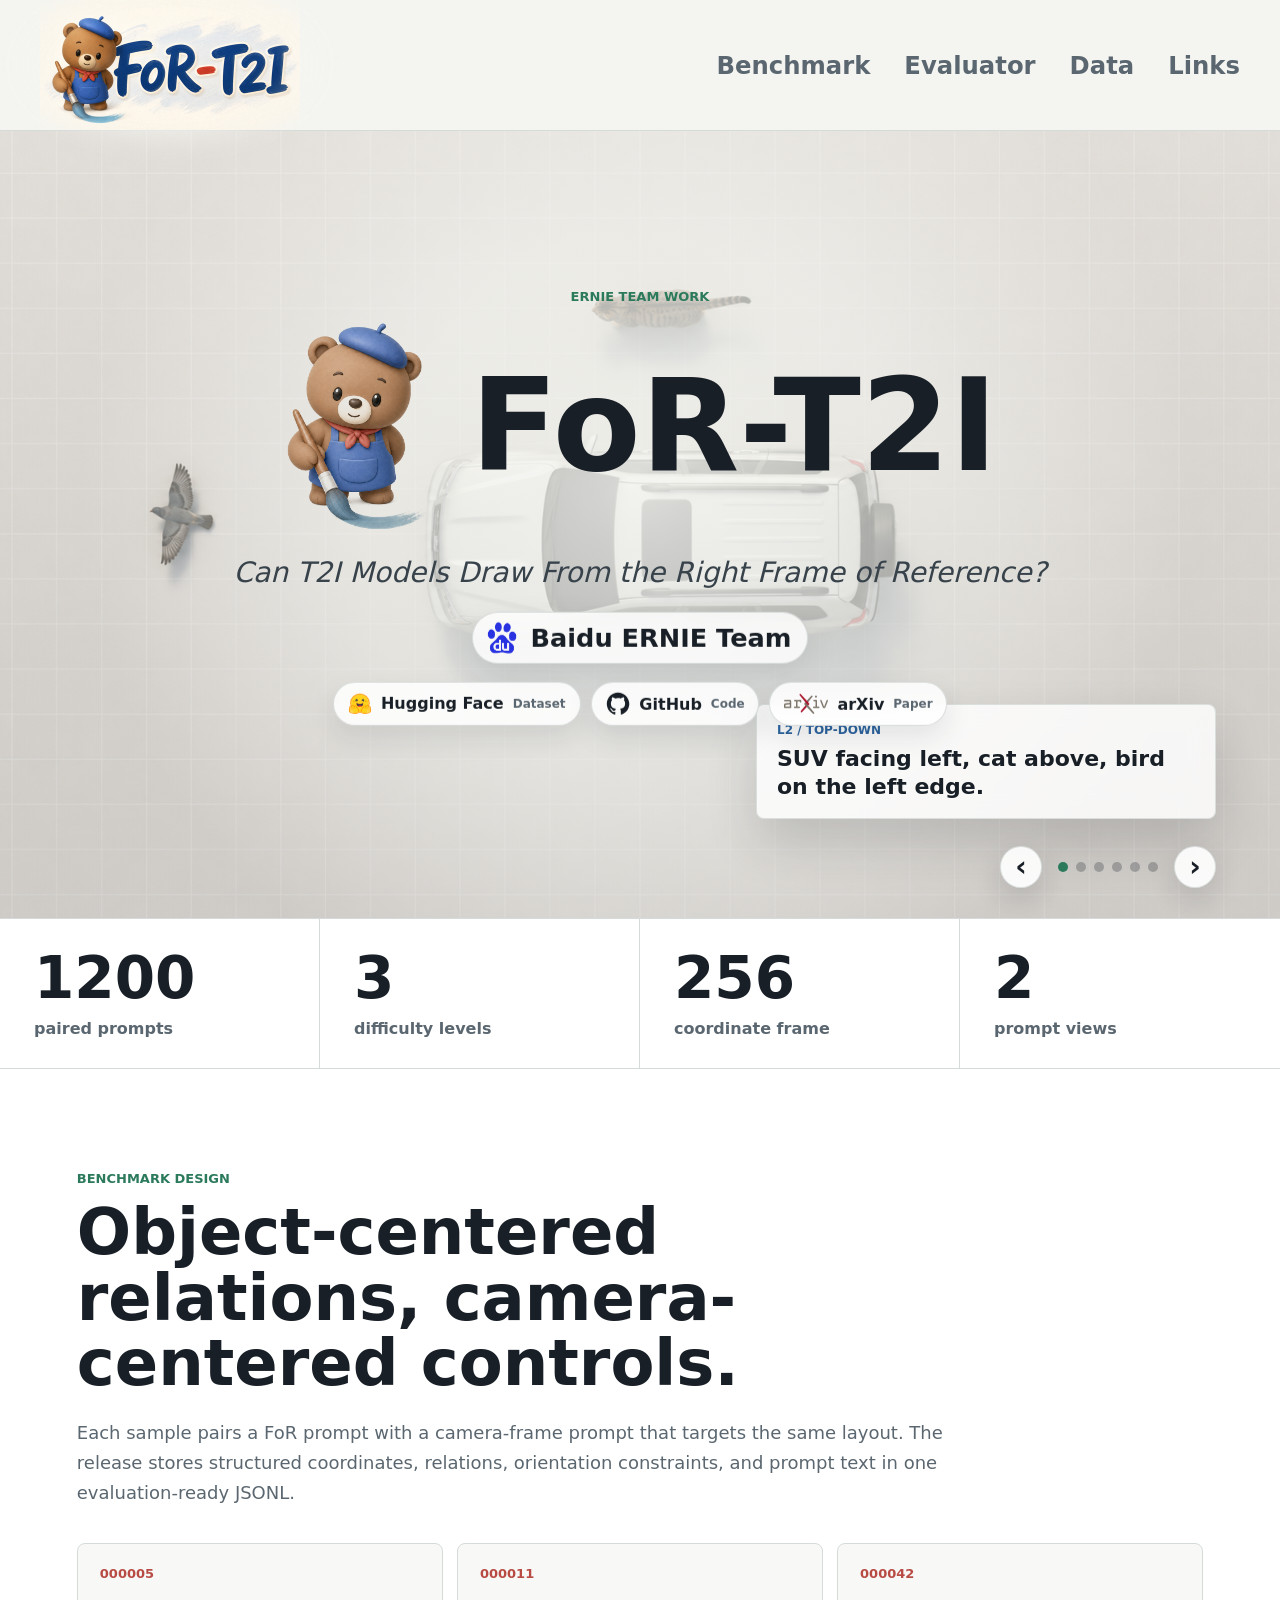
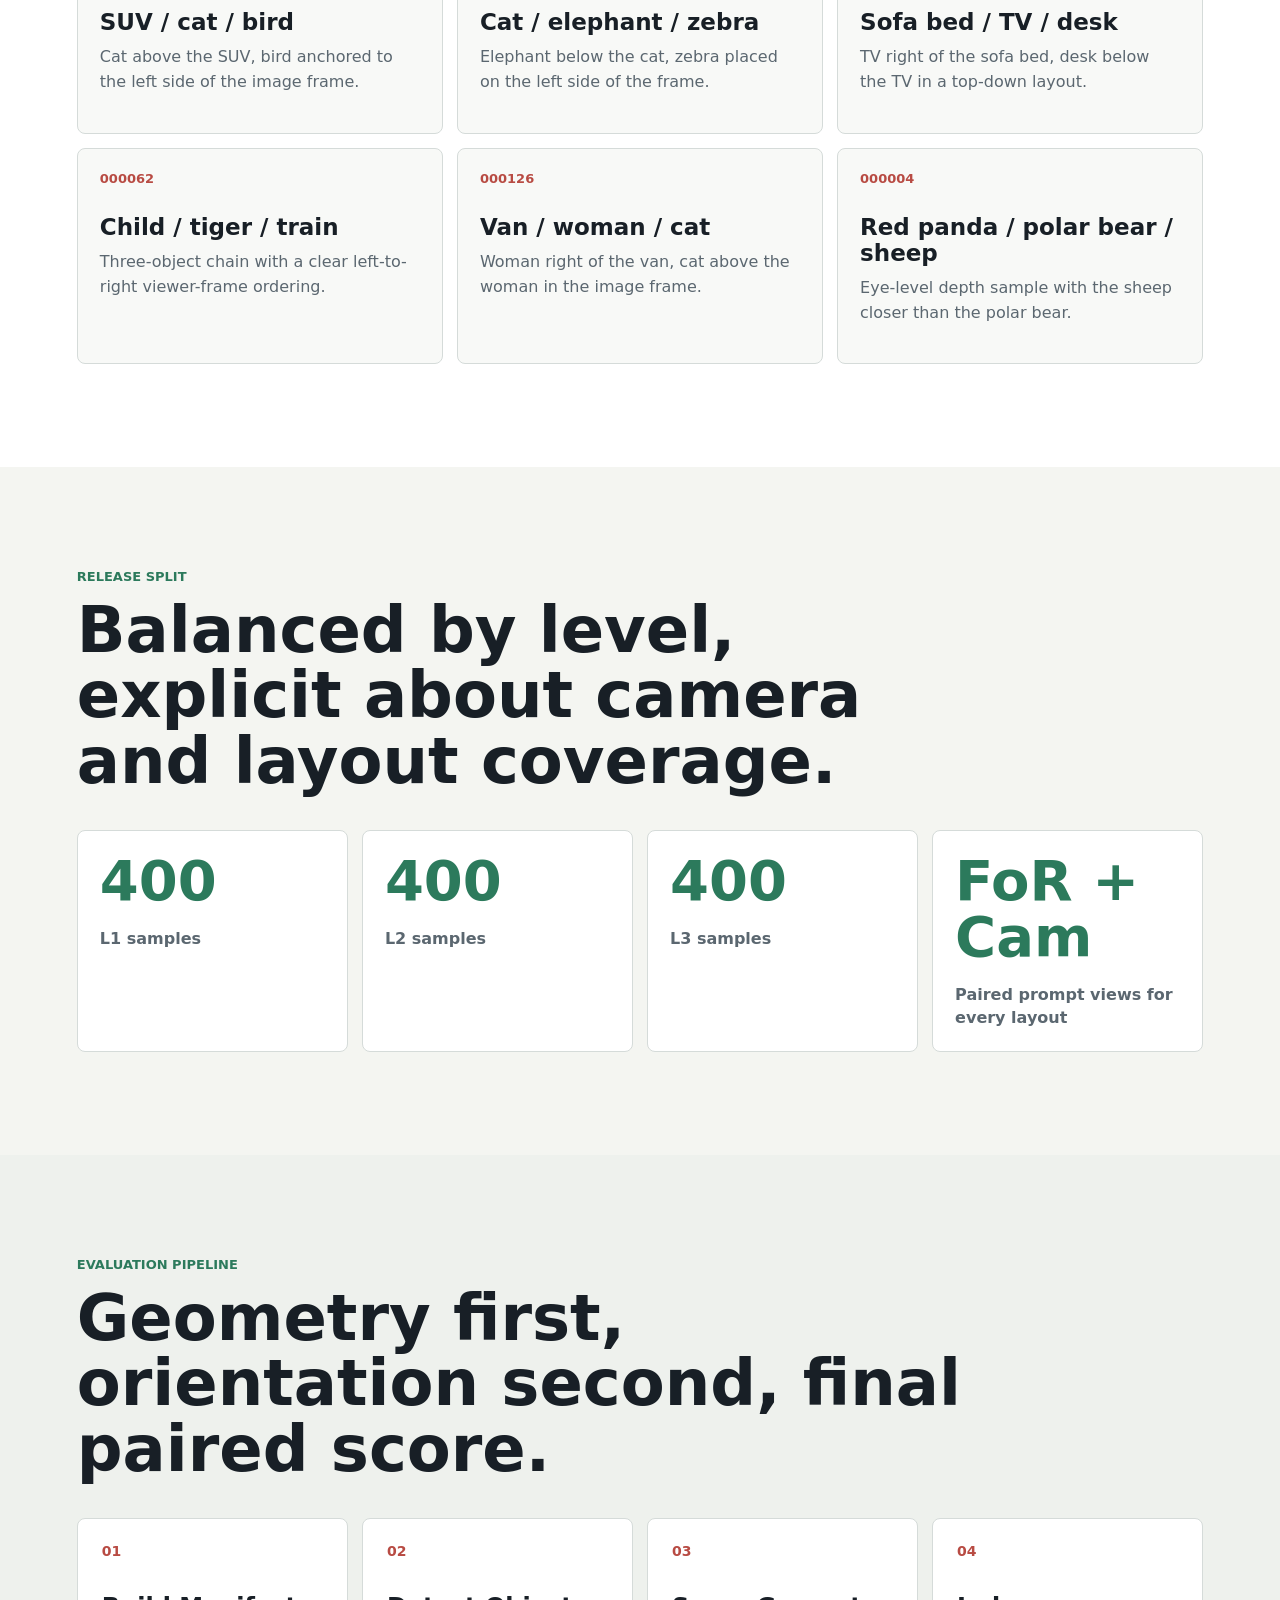
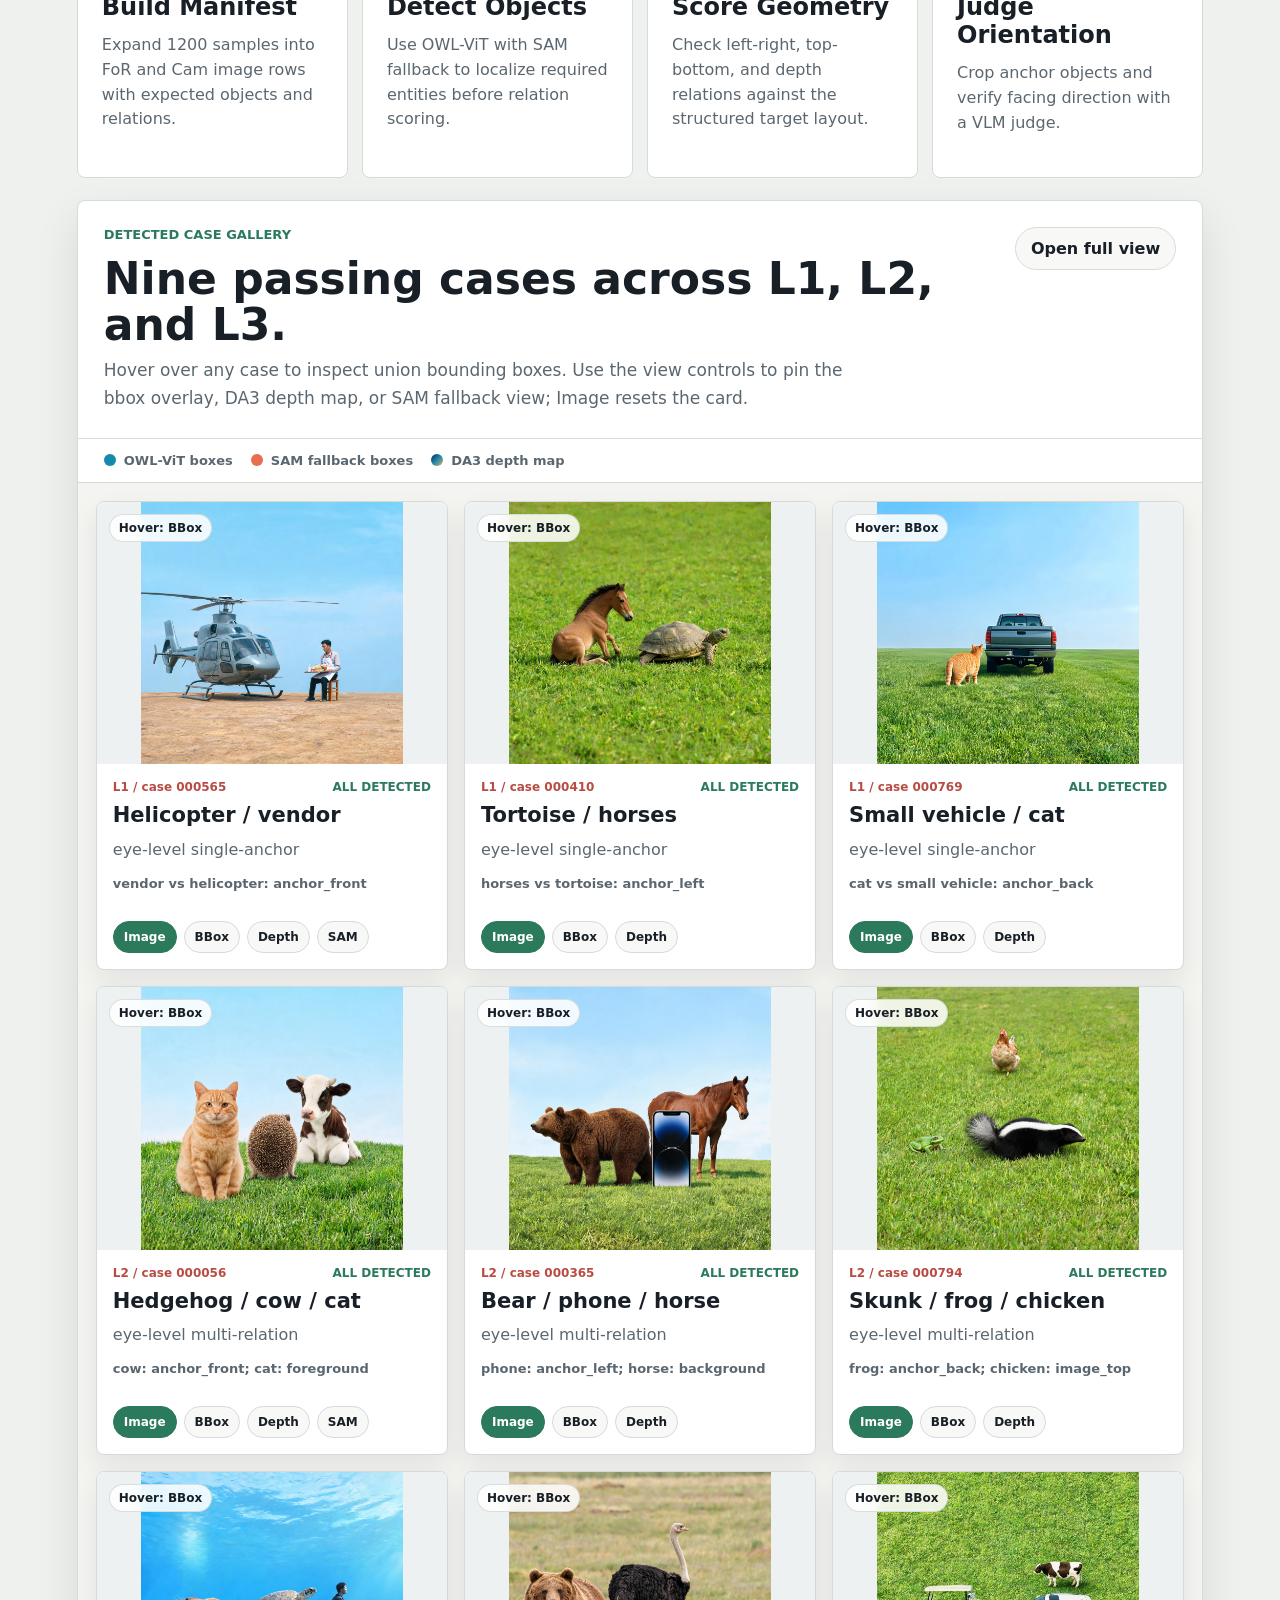
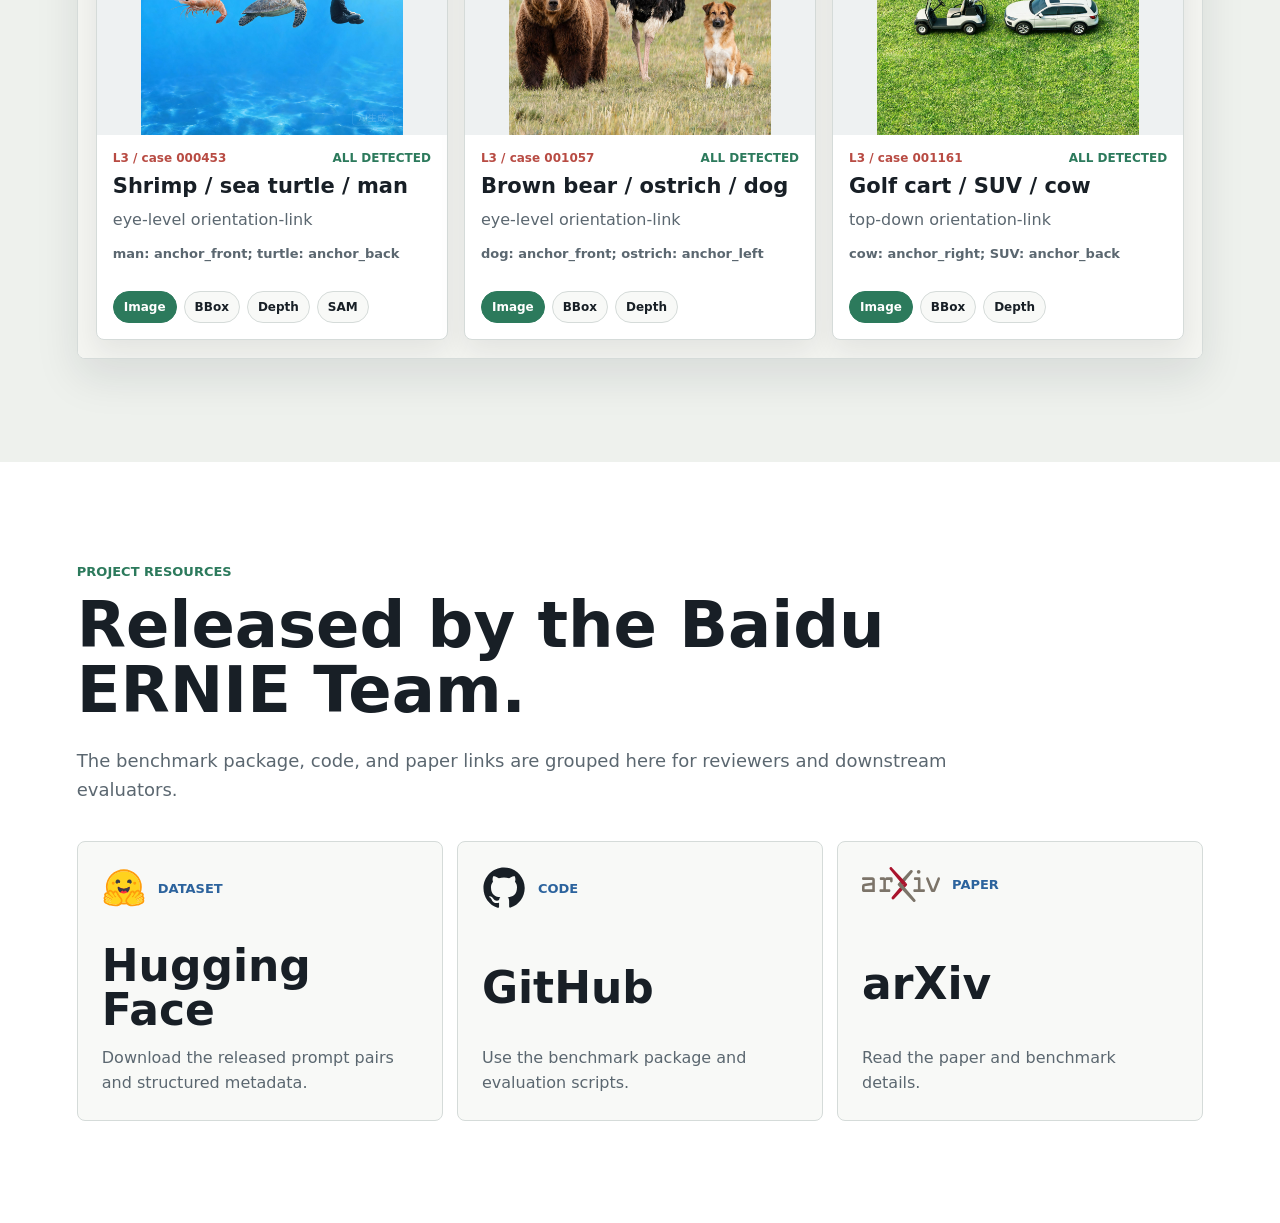
==== commit 8d8b56a3: "Fix project page icons and brand art blending" ====
--- a/index.html
+++ b/index.html
@@ -75,12 +75,12 @@
             Can T2I Models Draw From the Right Frame of Reference?
           </p>
           <div class="team-badge" aria-label="Project team">
-            <img src="assets/icons/baidu-paw.svg" alt="Baidu icon">
+            <img src="assets/icons/baidu-du.png" alt="Baidu icon">
             <span>Baidu ERNIE Team</span>
           </div>
           <div class="hero-links" aria-label="Project resource links">
             <a class="resource-pill" href="https://huggingface.co/datasets/ernie-research/FoR-T2I">
-              <img class="resource-icon" src="assets/icons/huggingface.svg" alt="">
+              <img class="resource-icon hf-icon" src="assets/icons/huggingface.svg" alt="">
               <span>Hugging Face</span>
               <small>Dataset</small>
             </a>
@@ -90,7 +90,7 @@
               <small>Code</small>
             </a>
             <a class="resource-pill" href="https://arxiv.org/abs/2608.03357">
-              <img class="resource-icon" src="assets/icons/arxiv.svg" alt="">
+              <img class="resource-icon arxiv-icon" src="assets/icons/arxiv.svg" alt="">
               <span>arXiv</span>
               <small>Paper</small>
             </a>
@@ -247,7 +247,7 @@
         <div class="resource-grid" aria-label="FoR-T2I external resources">
           <a class="resource-card" href="https://huggingface.co/datasets/ernie-research/FoR-T2I">
             <div class="resource-card-head">
-              <img class="resource-icon" src="assets/icons/huggingface.svg" alt="">
+              <img class="resource-icon hf-icon" src="assets/icons/huggingface.svg" alt="">
               <span>Dataset</span>
             </div>
             <strong>Hugging Face</strong>
@@ -263,7 +263,7 @@
           </a>
           <a class="resource-card" href="https://arxiv.org/abs/2608.03357">
             <div class="resource-card-head">
-              <img class="resource-icon" src="assets/icons/arxiv.svg" alt="">
+              <img class="resource-icon arxiv-icon" src="assets/icons/arxiv.svg" alt="">
               <span>Paper</span>
             </div>
             <strong>arXiv</strong>
--- a/styles.css
+++ b/styles.css
@@ -48,18 +48,36 @@
 }
 
 .brand {
+  position: relative;
   display: flex;
   align-items: center;
+  justify-content: center;
   flex: 0 0 auto;
   width: clamp(180px, 22vw, 260px);
   aspect-ratio: 2 / 1;
   text-decoration: none;
+  isolation: isolate;
+}
+
+.brand::before {
+  position: absolute;
+  inset: -18px -26px;
+  z-index: -1;
+  content: "";
+  background:
+    radial-gradient(ellipse at center, rgba(244, 245, 241, 0.95) 0%, rgba(244, 245, 241, 0.76) 42%, rgba(244, 245, 241, 0) 74%),
+    radial-gradient(ellipse at center, rgba(255, 255, 255, 0.82) 0%, rgba(255, 255, 255, 0) 66%);
+  filter: blur(13px);
+  pointer-events: none;
 }
 
 .brand img {
   width: 100%;
   height: 100%;
   object-fit: contain;
+  filter: drop-shadow(0 12px 26px rgba(24, 31, 38, 0.1));
+  -webkit-mask-image: radial-gradient(ellipse at center, #000 58%, rgba(0, 0, 0, 0.72) 78%, transparent 100%);
+  mask-image: radial-gradient(ellipse at center, #000 58%, rgba(0, 0, 0, 0.72) 78%, transparent 100%);
 }
 
 nav {
@@ -229,6 +247,12 @@
   width: 24px;
   height: 24px;
   flex: 0 0 auto;
+  object-fit: contain;
+}
+
+.resource-pill .arxiv-icon {
+  width: 44px;
+  height: 20px;
 }
 
 .resource-pill span {
@@ -491,6 +515,12 @@
   width: 44px;
   height: 44px;
   flex: 0 0 auto;
+  object-fit: contain;
+}
+
+.resource-card .arxiv-icon {
+  width: 78px;
+  height: 36px;
 }
 
 .resource-card strong {
